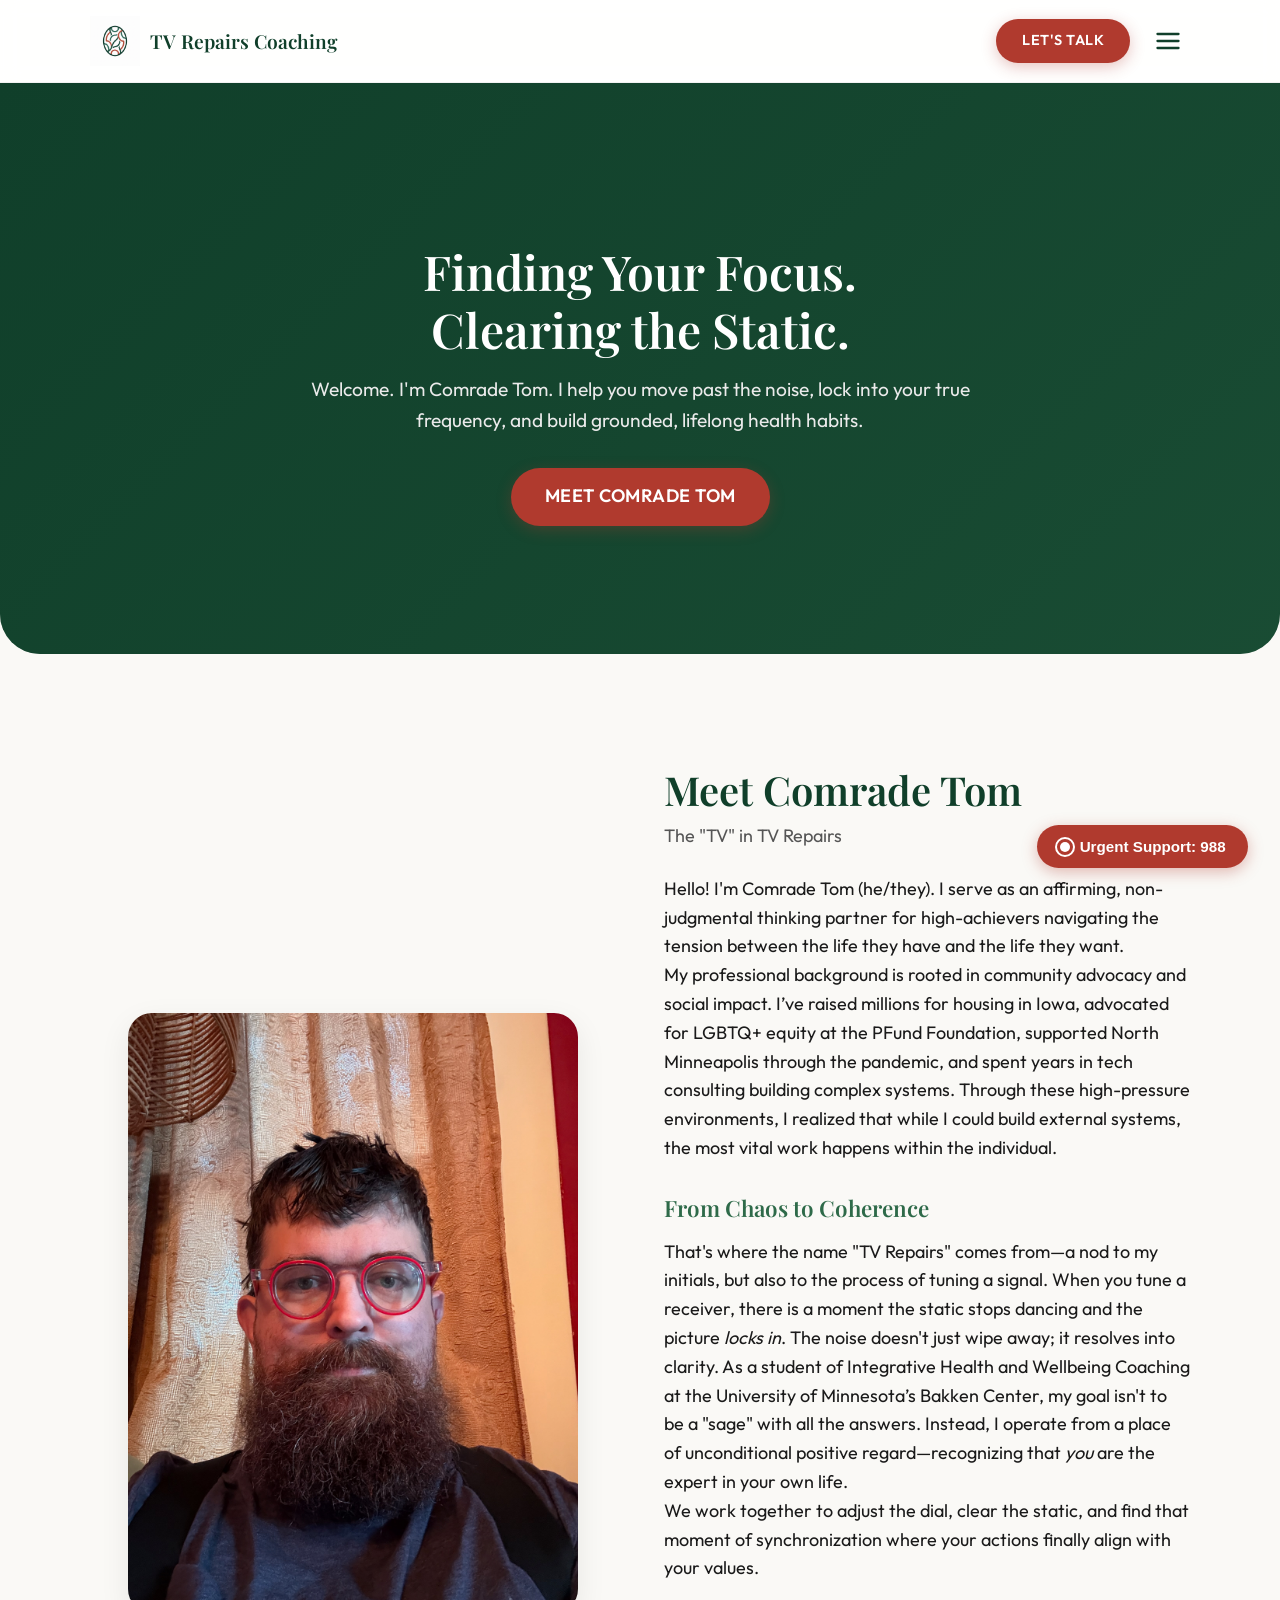
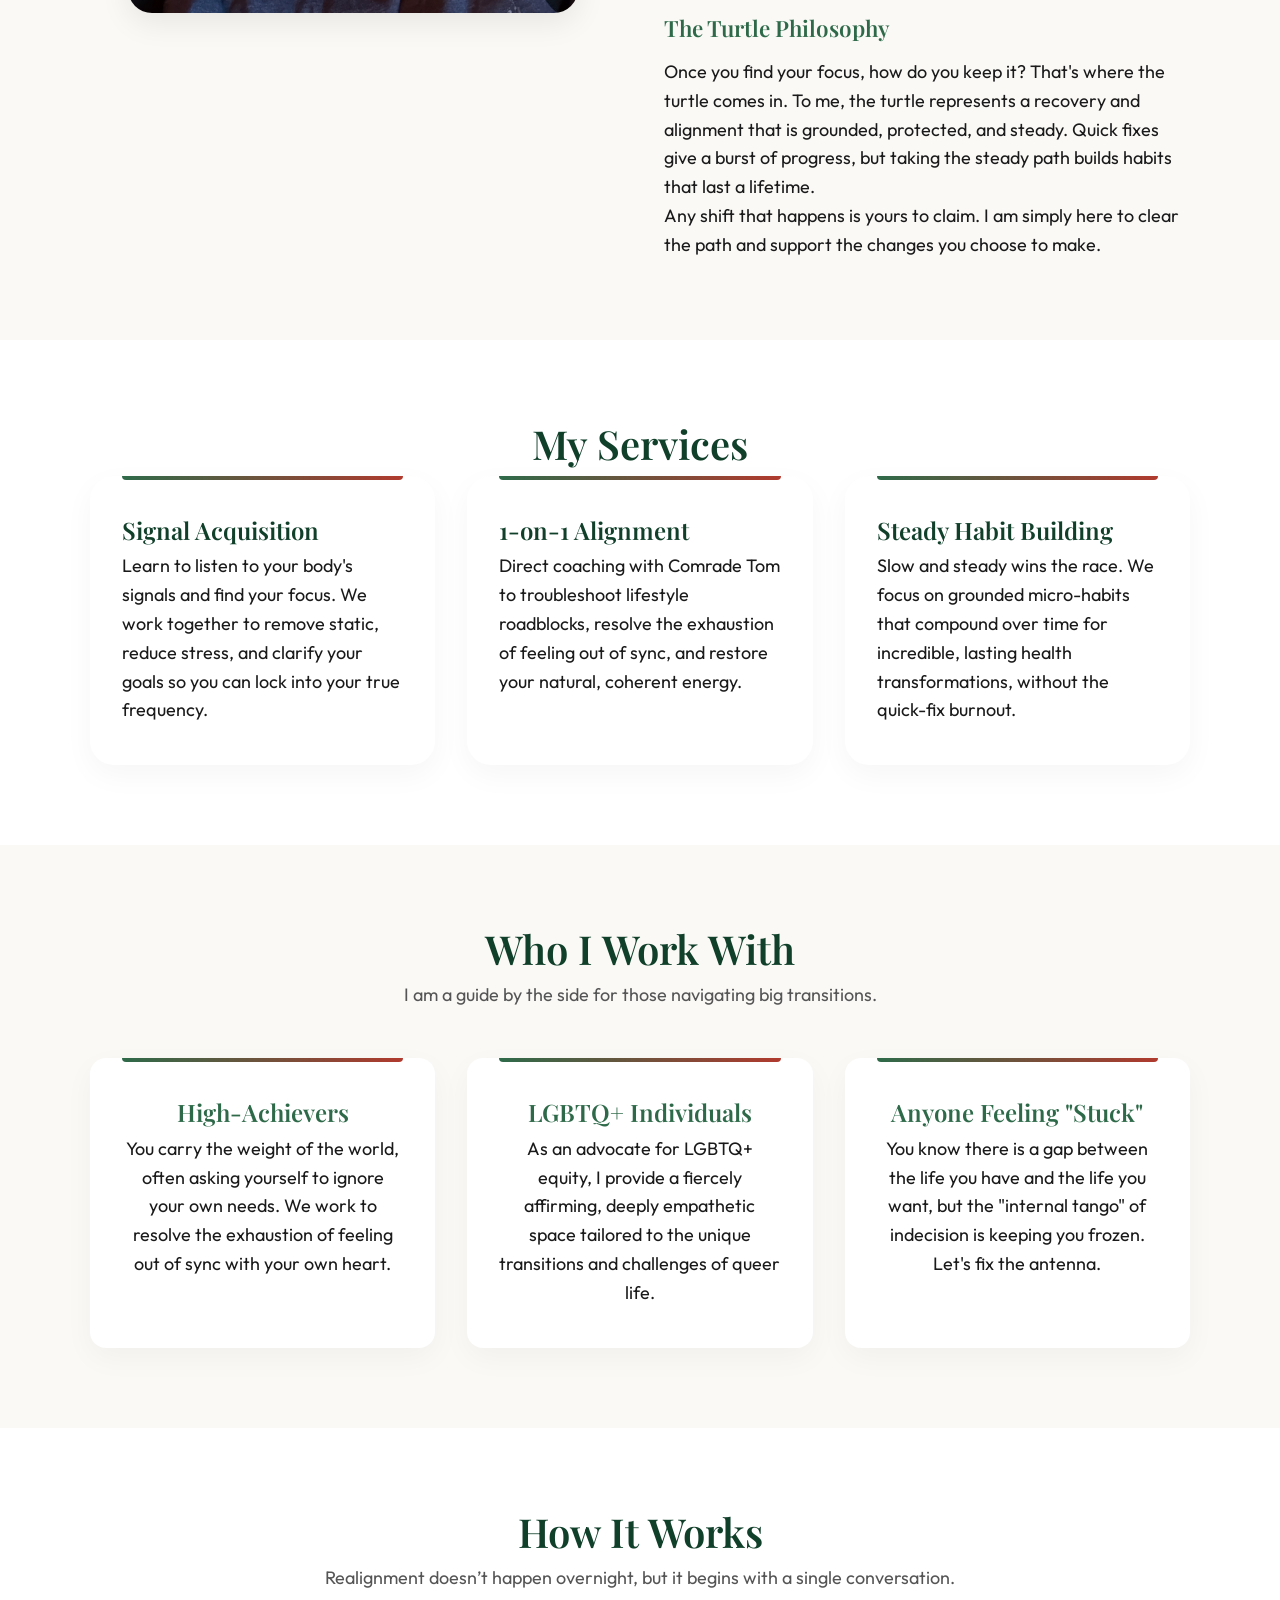
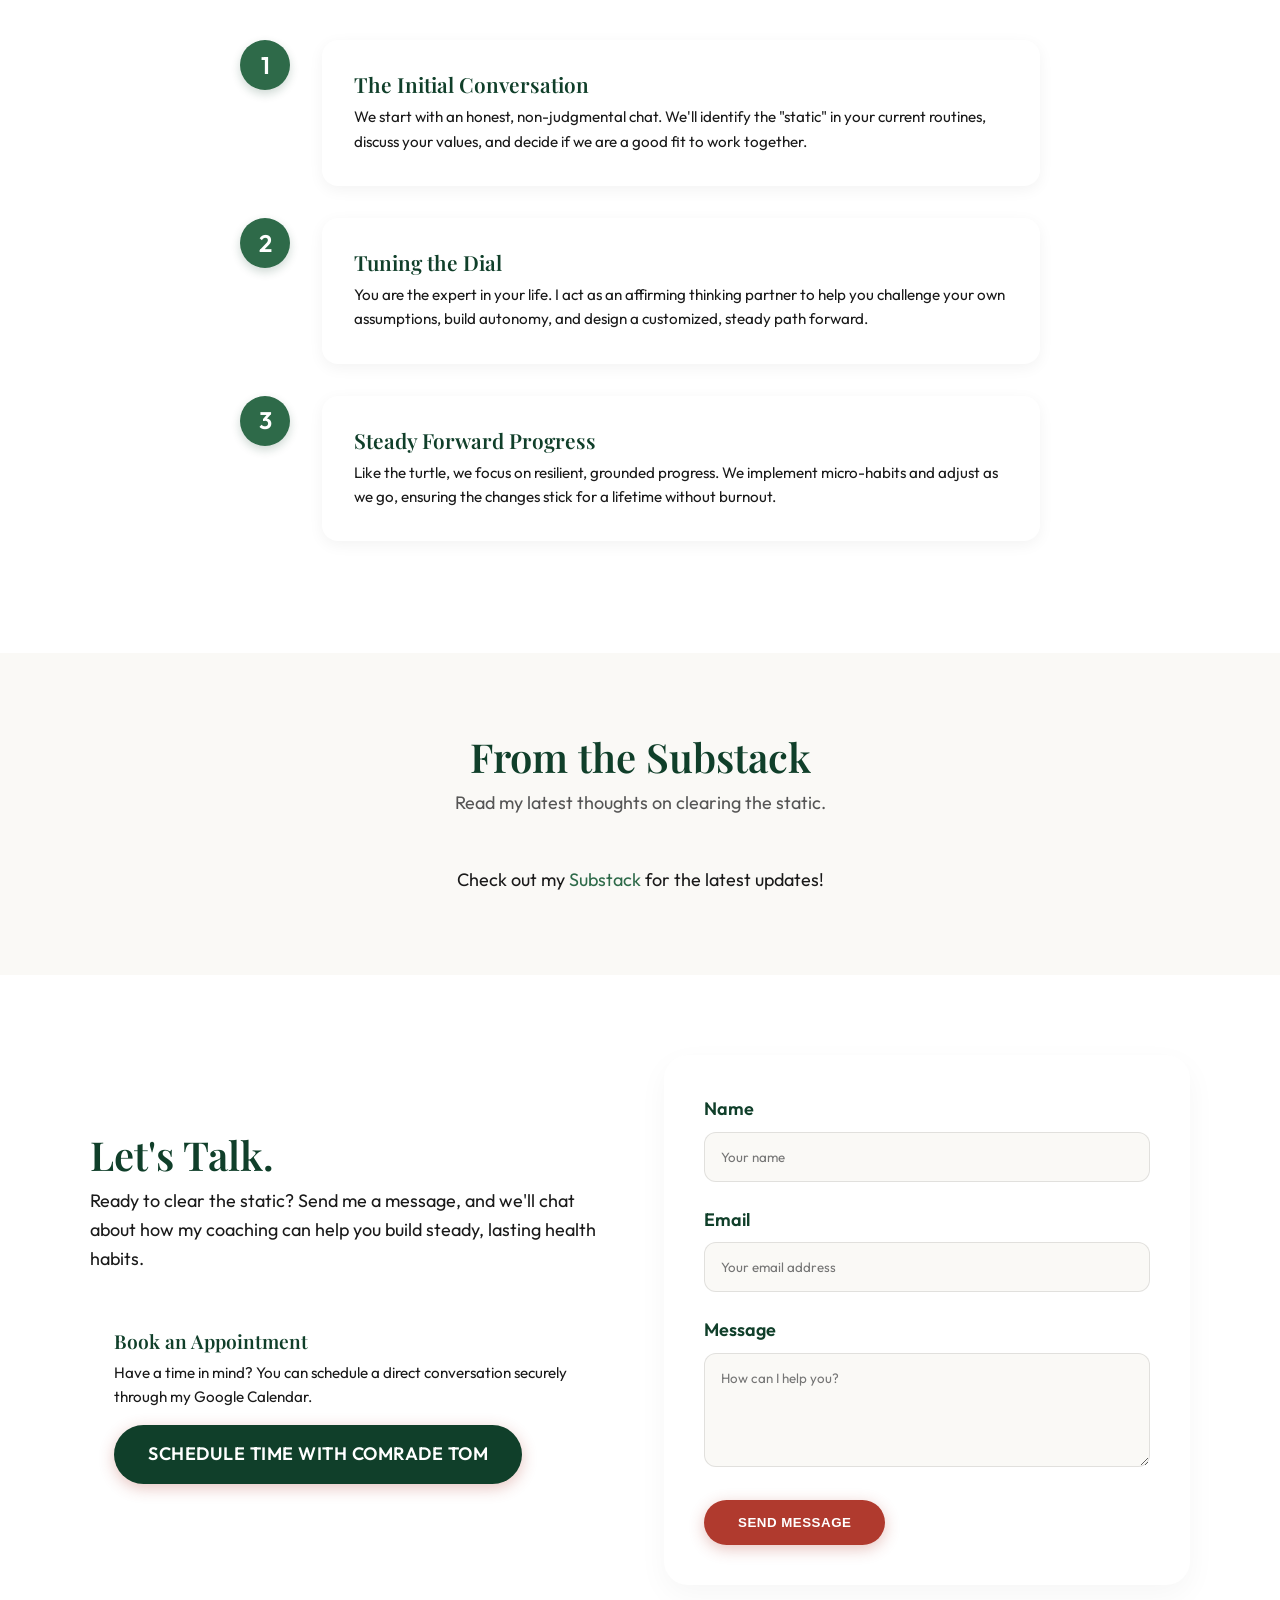
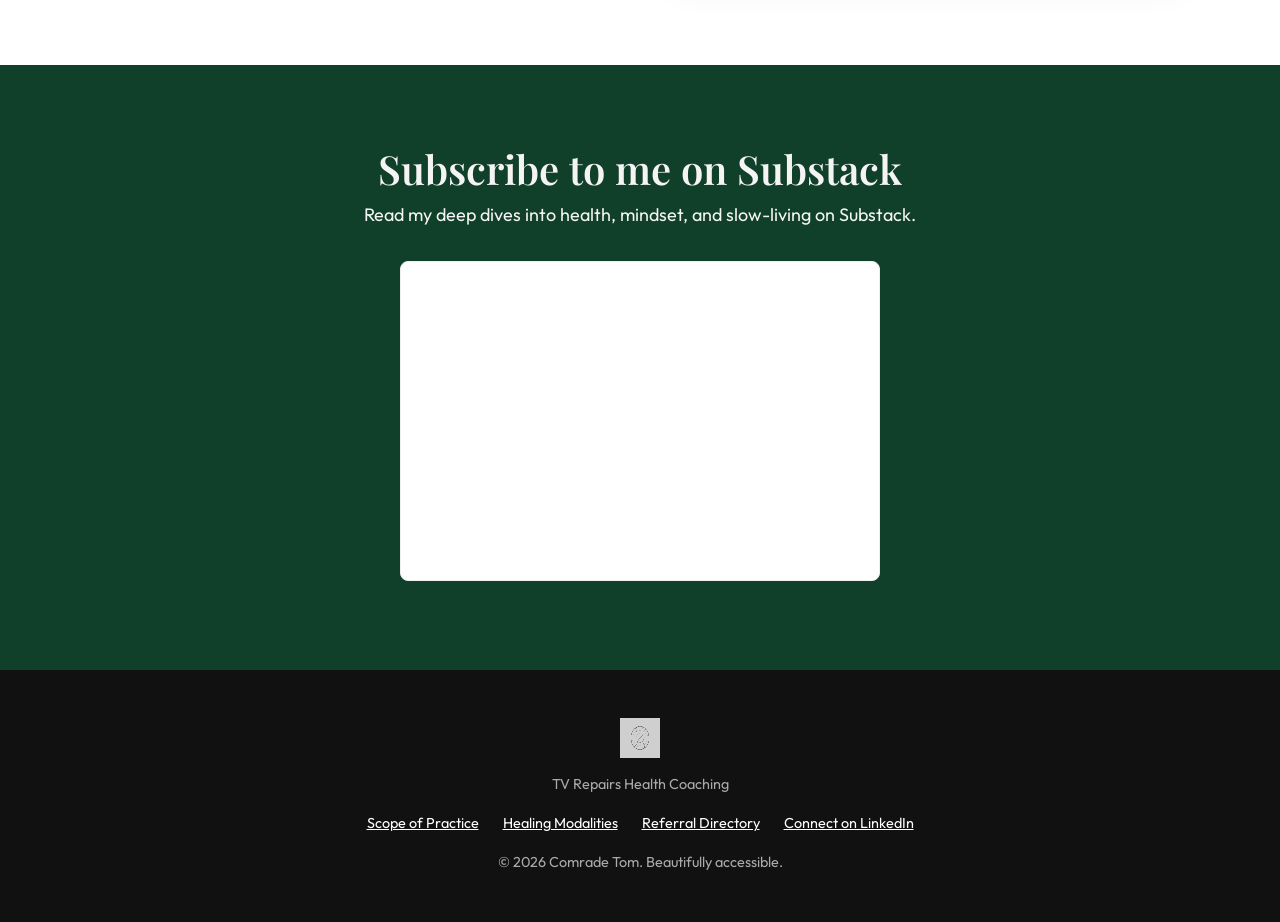
==== index.html @ 6fb9aa6e "Merge Scope of Practice, Modalities, and Referral Directory into a unified resources.html subpage" ====
<!DOCTYPE html>
<html lang="en">
<head>
    <meta charset="UTF-8">
    <meta name="viewport" content="width=device-width, initial-scale=1.0">
    <title>Steady Progress | Health Coaching</title>
    <meta name="description" content="Health coaching services prioritizing steady progress and longevity.">
    <link rel="stylesheet" href="style.css">
    
    <!-- Favicon -->
    <link rel="icon" type="image/png" href="assets/soft_turtle_logo.png">

    <link rel="preconnect" href="https://fonts.googleapis.com">
    <link rel="preconnect" href="https://fonts.gstatic.com" crossorigin>
    <link href="https://fonts.googleapis.com/css2?family=Outfit:wght@300;400;600&family=Playfair+Display:ital,wght@0,600;1,600&display=swap" rel="stylesheet">

    <!-- Microsoft Clarity Tracking Code -->
    <script type="text/javascript">
        (function(c,l,a,r,i,t,y){
            c[a]=c[a]||function(){(c[a].q=c[a].q||[]).push(arguments)};
            t=l.createElement(r);t.async=1;t.src="https://www.clarity.ms/tag/"+i;
            y=l.getElementsByTagName(r)[0];y.parentNode.insertBefore(t,y);
        })(window,document,"clarity","script","wxhlk063t3");
    </script>

    <!-- Umami Analytics -->
    <script defer src="https://cloud.umami.is/script.js" data-website-id="bafd35c1-83fb-4030-bc0c-ec8f1645795d"></script>
</head>
<body>
    <header class="site-header">
        <div class="container header-container">
            <div class="logo">
                <img src="assets/soft_turtle_logo.png" alt="Line drawing of a sea turtle, logo for TV Repairs Health Coaching" class="logo-img">
                <span class="logo-text">TV Repairs Coaching</span>
            </div>
            <nav aria-label="Main Navigation" class="main-nav">
                <div class="nav-actions">
                    <a href="#contact" class="btn btn-primary nav-cta">Let's Talk</a>
                    <button class="menu-toggle" id="menu-toggle" aria-label="Toggle navigation menu" aria-expanded="false" aria-controls="dropdown-menu">
                        <svg width="28" height="28" viewBox="0 0 24 24" fill="none" stroke="var(--color-green-dark)" stroke-width="2" stroke-linecap="round" stroke-linejoin="round">
                            <line x1="3" y1="12" x2="21" y2="12"></line>
                            <line x1="3" y1="6" x2="21" y2="6"></line>
                            <line x1="3" y1="18" x2="21" y2="18"></line>
                        </svg>
                    </button>
                </div>
                <!-- Dropdown Menu -->
                <div id="dropdown-menu" class="dropdown-menu">
                    <ul class="dropdown-links">
                        <li><a href="#who-i-work-with">Who I Work With</a></li>
                        <li><a href="#services">My Services</a></li>
                        <li><a href="#process">How It Works</a></li>
                        <li style="border-top: 1px solid rgba(16, 63, 42, 0.1); margin-top: 0.5rem; padding-top: 0.5rem;"><a href="resources.html#scope-of-practice">Scope of Practice</a></li>
                        <li><a href="resources.html#healing-modalities">Healing Modalities</a></li>
                        <li><a href="resources.html#referral-directory">Referral Directory</a></li>
                    </ul>
                </div>
            </nav>
        </div>
    </header>

    <main>
        <!-- Hero Section -->
        <section class="hero" aria-labelledby="hero-title">
            <video autoplay="autoplay" loop="loop" muted="muted" playsinline="playsinline" webkit-playsinline="true" id="bg-video" class="hero-video">
                <source src="assets/turtlevideo.mp4" type="video/mp4">
                <!-- Fallback for browsers that don't support the video -->
            </video>
            <div class="hero-overlay"></div>
            <div class="container hero-content">
                <h1 id="hero-title">Finding Your Focus.<br>Clearing the Static.</h1>
                <p>Welcome. I'm Comrade Tom. I help you move past the noise, lock into your true frequency, and build grounded, lifelong health habits.</p>
                <a href="#about" class="btn btn-primary" aria-label="Learn more about Comrade Tom">Meet Comrade Tom</a>
            </div>
        </section>

        <!-- About Section -->
        <section id="about" class="section" aria-labelledby="about-title">
            <div class="container about-container">
                <img src="assets/TomHeadshot.jpeg" alt="Comrade Tom" class="about-image" loading="lazy">
                <div class="about-text">
                    <h2 id="about-title" class="section-title" style="text-align: left;">Meet Comrade Tom</h2>
                    <p class="section-subtitle" style="text-align: left; margin-bottom: 1.5rem;">The "TV" in TV Repairs</p>
                    <p>Hello! I'm Comrade Tom (he/they). I serve as an affirming, non-judgmental thinking partner for high-achievers navigating the tension between the life they have and the life they want.</p>
                    
                    <p>My professional background is rooted in community advocacy and social impact. I’ve raised millions for housing in Iowa, advocated for LGBTQ+ equity at the PFund Foundation, supported North Minneapolis through the pandemic, and spent years in tech consulting building complex systems. Through these high-pressure environments, I realized that while I could build external systems, the most vital work happens within the individual.</p>

                    <h3 style="margin-top: 2rem;">From Chaos to Coherence</h3>
                    <p>That's where the name "TV Repairs" comes from—a nod to my initials, but also to the process of tuning a signal. When you tune a receiver, there is a moment the static stops dancing and the picture <em>locks in</em>. The noise doesn't just wipe away; it resolves into clarity. As a student of Integrative Health and Wellbeing Coaching at the University of Minnesota’s Bakken Center, my goal isn't to be a "sage" with all the answers. Instead, I operate from a place of unconditional positive regard—recognizing that <i>you</i> are the expert in your own life.</p>
                    <p>We work together to adjust the dial, clear the static, and find that moment of synchronization where your actions finally align with your values.</p>
                    
                    <h3 style="margin-top: 2rem;">The Turtle Philosophy</h3>
                    <p>Once you find your focus, how do you keep it? That's where the turtle comes in. To me, the turtle represents a recovery and alignment that is grounded, protected, and steady. Quick fixes give a burst of progress, but taking the steady path builds habits that last a lifetime.</p>
                    <p>Any shift that happens is yours to claim. I am simply here to clear the path and support the changes you choose to make.</p>
                </div>
            </div>
        </section>

        <!-- Services Section -->
        <section id="services" class="section bg-light" aria-labelledby="services-title">
            <div class="container">
                <h2 id="services-title" class="section-title">My Services</h2>
                <div class="grid cards">
                    <article class="card">
                        <h3>Signal Acquisition</h3>
                        <p>Learn to listen to your body's signals and find your focus. We work together to remove static, reduce stress, and clarify your goals so you can lock into your true frequency.</p>
                    </article>
                    <article class="card">
                        <h3>1-on-1 Alignment</h3>
                        <p>Direct coaching with Comrade Tom to troubleshoot lifestyle roadblocks, resolve the exhaustion of feeling out of sync, and restore your natural, coherent energy.</p>
                    </article>
                    <article class="card">
                        <h3>Steady Habit Building</h3>
                        <p>Slow and steady wins the race. We focus on grounded micro-habits that compound over time for incredible, lasting health transformations, without the quick-fix burnout.</p>
                    </article>
                </div>
            </div>
        </section>

        <!-- Who I Work With Section -->
        <section id="who-i-work-with" class="section" aria-labelledby="who-title">
            <div class="container text-center">
                <h2 id="who-title" class="section-title">Who I Work With</h2>
                <p class="section-subtitle" style="margin-bottom: 3rem;">I am a guide by the side for those navigating big transitions.</p>
                <div class="grid cards">
                    <article class="card who-card">
                        <h3 style="color: var(--color-green-med);">High-Achievers</h3>
                        <p>You carry the weight of the world, often asking yourself to ignore your own needs. We work to resolve the exhaustion of feeling out of sync with your own heart.</p>
                    </article>
                    <article class="card who-card">
                        <h3 style="color: var(--color-green-med);">LGBTQ+ Individuals</h3>
                        <p>As an advocate for LGBTQ+ equity, I provide a fiercely affirming, deeply empathetic space tailored to the unique transitions and challenges of queer life.</p>
                    </article>
                    <article class="card who-card">
                        <h3 style="color: var(--color-green-med);">Anyone Feeling "Stuck"</h3>
                        <p>You know there is a gap between the life you have and the life you want, but the "internal tango" of indecision is keeping you frozen. Let's fix the antenna.</p>
                    </article>
                </div>
            </div>
        </section>

        <!-- The Process Section -->
        <section id="process" class="section bg-light" aria-labelledby="process-title">
            <div class="container">
                <h2 id="process-title" class="section-title text-center">How It Works</h2>
                <p class="section-subtitle text-center" style="margin-bottom: 3rem;">Realignment doesn’t happen overnight, but it begins with a single conversation.</p>
                
                <div class="process-steps">
                    <div class="process-step">
                        <div class="step-number">1</div>
                        <div class="step-content">
                            <h3>The Initial Conversation</h3>
                            <p>We start with an honest, non-judgmental chat. We'll identify the "static" in your current routines, discuss your values, and decide if we are a good fit to work together.</p>
                        </div>
                    </div>
                    <div class="process-step">
                        <div class="step-number">2</div>
                        <div class="step-content">
                            <h3>Tuning the Dial</h3>
                            <p>You are the expert in your life. I act as an affirming thinking partner to help you challenge your own assumptions, build autonomy, and design a customized, steady path forward.</p>
                        </div>
                    </div>
                    <div class="process-step">
                        <div class="step-number">3</div>
                        <div class="step-content">
                            <h3>Steady Forward Progress</h3>
                            <p>Like the turtle, we focus on resilient, grounded progress. We implement micro-habits and adjust as we go, ensuring the changes stick for a lifetime without burnout.</p>
                        </div>
                    </div>
                </div>
            </div>
        </section>

        <!-- Substack Posts Section -->
        <section id="updates" class="section" aria-labelledby="updates-title">
            <div class="container">
                <h2 id="updates-title" class="section-title">From the Substack</h2>
                <p class="section-subtitle">Read my latest thoughts on clearing the static.</p>
                <div class="grid update-grid" id="substack-feed">
                    <p style="text-align: center; width: 100%; color: #888;">Loading latest posts...</p>
                </div>
            </div>
        </section>

        <!-- Contact Section -->
        <section id="contact" class="section bg-light" aria-labelledby="contact-title">
            <div class="container contact-container">
                <div class="contact-text">
                    <h2 id="contact-title" class="section-title" style="text-align: left;">Let's Talk.</h2>
                    <p>Ready to clear the static? Send me a message, and we'll chat about how my coaching can help you build steady, lasting health habits.</p>
                    
                    <div style="margin-top: 2rem; padding: 1.5rem; background: white; border-radius: 12px; border: 1px solid var(--color-green-light);">
                        <h3 style="margin-top: 0; font-size: 1.2rem; color: var(--color-green-dark);">Book an Appointment</h3>
                        <p style="font-size: 0.95rem; margin-bottom: 1rem;">Have a time in mind? You can schedule a direct conversation securely through my Google Calendar.</p>
                        <!-- Replace the # with your public Google Calendar Appointment Schedule link! -->
                        <a href="https://calendar.app.google/XXudxXTpT73Z9W189" target="_blank" class="btn btn-primary" style="display: inline-block; background-color: var(--color-green-dark);">Schedule time with Comrade Tom</a>
                    </div>
                </div>
                <!-- Note: This form requires a free service like Formspree (formspree.io) to actually send email from a static site. 
                     Replace "YOUR_FORMSPREE_ENDPOINT" with your actual endpoint URL. -->
                <form action="https://formspree.io/f/mdawergl" method="POST" class="contact-form">
                    <div class="form-group">
                        <label for="name">Name</label>
                        <input type="text" id="name" name="name" required placeholder="Your name">
                    </div>
                    <div class="form-group">
                        <label for="email">Email</label>
                        <input type="email" id="email" name="email" required placeholder="Your email address">
                    </div>
                    <div class="form-group">
                        <label for="message">Message</label>
                        <textarea id="message" name="message" rows="5" required placeholder="How can I help you?"></textarea>
                    </div>
                    <button type="submit" class="btn btn-primary">Send Message</button>
                </form>
            </div>
        </section>

        <!-- Substack Newsletter Section -->
        <section id="newsletter" class="section bg-secondary text-white" aria-labelledby="newsletter-title">
            <div class="container text-center">
                <h2 id="newsletter-title" class="section-title">Subscribe to me on Substack</h2>
                <p>Read my deep dives into health, mindset, and slow-living on Substack.</p>
                
                <div class="substack-embed">
                    <!-- Replace 'yourname' with your actual Substack username in the URL below -->
                    <iframe src="https://tvrepairs.substack.com/embed" width="100%" height="320" style="border:1px solid #EEE; background:white; border-radius: 8px;" frameborder="0" scrolling="no" title="Substack Subscribe form"></iframe>
                </div>
            </div>
        </section>
    </main>

    <footer class="site-footer">
        <div class="container footer-content">
            <div class="footer-brand">
                <img src="assets/soft_turtle_logo.png" alt="Footer Logo" class="footer-logo">
                <p>TV Repairs Health Coaching</p>
            </div>
            <div class="footer-links" style="margin-top: 1rem; margin-bottom: 1rem; display: flex; justify-content: center; gap: 1.5rem; flex-wrap: wrap;">
                <a href="resources.html#scope-of-practice" style="color: white; text-decoration: underline; font-size: 0.9rem;">Scope of Practice</a>
                <a href="resources.html#healing-modalities" style="color: white; text-decoration: underline; font-size: 0.9rem;">Healing Modalities</a>
                <a href="resources.html#referral-directory" style="color: white; text-decoration: underline; font-size: 0.9rem;">Referral Directory</a>
                <a href="https://www.linkedin.com/in/tom-vance-06584116/?lipi=urn%3Ali%3Apage%3Ad_flagship3_profile_view_base_contact_details%3BsKXPUxMFS1q%2FR0RGr6CwKg%3D%3D" target="_blank" style="color: white; text-decoration: underline; font-size: 0.9rem;">Connect on LinkedIn</a>
            </div>
            <p>&copy; <span id="year">2026</span> Comrade Tom. Beautifully accessible.</p>
        </div>
    </footer>
    
    <script>
        document.getElementById('year').textContent = new Date().getFullYear();

        // Fetch latest Substack posts directly from Substack's JSON archive 
        // We use a CORS proxy to prevent browser security from blocking the request
        fetch('https://api.allorigins.win/raw?url=' + encodeURIComponent('https://tvrepairs.substack.com/api/v1/archive?sort=new&limit=2'))
            .then(response => response.json())
            .then(data => {
                const feedContainer = document.getElementById('substack-feed');
                feedContainer.innerHTML = ''; // Clear loading text

                if (data && data.length > 0) {
                    data.forEach(post => {
                        // Create card element that links to the post
                        const card = document.createElement('a');
                        card.href = post.canonical_url;
                        card.target = "_blank";
                        card.className = "update-card";
                        card.style.display = "block"; 
                        card.style.textDecoration = "none";
                        card.style.color = "inherit";

                        // Substack JSON API sometimes provides cover images
                        let imgUrl = "https://images.unsplash.com/photo-1544367567-0f2fcb009e0b?q=80&w=600&auto=format&fit=crop"; 
                        if (post.cover_image) {
                            imgUrl = post.cover_image;
                        }

                        // Parse the date
                        const pubDate = new Date(post.post_date).toLocaleDateString('en-US', { month: 'short', day: 'numeric', year: 'numeric' });

                        card.innerHTML = `
                            <img src="${imgUrl}" alt="Thumbnail for ${post.title}" class="update-img" loading="lazy">
                            <div class="update-info">
                                <p style="font-size: 0.85rem; color: #777; margin-bottom: 0.5rem; text-transform: uppercase; font-weight: 600;">${pubDate}</p>
                                <h3>${post.title}</h3>
                                ${post.subtitle ? `<p style="font-size: 0.9rem; color: #555; margin-top: 0.5rem;">${post.subtitle}</p>` : ''}
                            </div>
                        `;
                        feedContainer.appendChild(card);
                    });
                } else {
                    feedContainer.innerHTML = '<p style="text-align: center; width: 100%;">Check out my <a href="https://tvrepairs.substack.com" target="_blank">Substack</a> for the latest updates!</p>';
                }
            })
            .catch(error => {
                document.getElementById('substack-feed').innerHTML = '<p style="text-align: center; width: 100%;">Check out my <a href="https://tvrepairs.substack.com" target="_blank">Substack</a> for the latest updates!</p>';
            });
        // Close menu if clicking outside
        document.addEventListener('click', function(event) {
            const nav = document.querySelector('.main-nav');
            const menuToggle = document.getElementById('menu-toggle');
            const dropdownMenu = document.getElementById('dropdown-menu');
            
            if (!nav.contains(event.target) && dropdownMenu.classList.contains('show')) {
                dropdownMenu.classList.remove('show');
                menuToggle.setAttribute('aria-expanded', 'false');
            }
        });
        
        // Handle menu toggle button
        document.getElementById('menu-toggle').addEventListener('click', function() {
            const menu = document.getElementById('dropdown-menu');
            const isExpanded = this.getAttribute('aria-expanded') === 'true';
            
            this.setAttribute('aria-expanded', !isExpanded);
            menu.classList.toggle('show');
        });
        
        // Close menu when a link inside it is clicked
        const dropdownLinks = document.querySelectorAll('.dropdown-links a');
        dropdownLinks.forEach(link => {
            link.addEventListener('click', () => {
                document.getElementById('dropdown-menu').classList.remove('show');
                document.getElementById('menu-toggle').setAttribute('aria-expanded', 'false');
            });
        });

        // Force video play for strict mobile browsers
        document.addEventListener('DOMContentLoaded', () => {
            const video = document.getElementById('bg-video');
            if (video) {
                video.muted = true; // Ensure muted is set before play
                const playPromise = video.play();
                if (playPromise !== undefined) {
                    playPromise.catch(error => {
                        console.log("Autoplay was prevented by browser strict settings:", error);
                        // Add a subtle click-to-play interaction anywhere on the document as a fallback
                        document.body.addEventListener('touchstart', function playOnTouch() {
                            video.play();
                            document.body.removeEventListener('touchstart', playOnTouch);
                        }, { once: true });
                    });
                }
            }
        });
    </script>

    <!-- Floating Crisis Support Widget -->
    <div class="crisis-widget-container" id="crisis-widget">
        <button class="crisis-widget-trigger" aria-label="Show emergency support details" aria-expanded="false" aria-controls="crisis-widget-card">
            <span class="pulse-dot"></span>
            <span class="trigger-text">Urgent Support: 988</span>
        </button>
        <div class="crisis-widget-card" id="crisis-widget-card" role="region" aria-label="Suicide & Crisis Lifeline information">
            <button class="crisis-widget-close" aria-label="Close crisis information">&times;</button>
            <h4 class="crisis-title">Suicide & Crisis Lifeline</h4>
            <p class="crisis-desc">Free, confidential, 24/7 clinical mental health support. Available via call or text.</p>
            <div class="crisis-actions">
                <a href="tel:988" class="crisis-action-btn btn-call">Call 988</a>
                <a href="sms:988" class="crisis-action-btn btn-text">Text 988</a>
            </div>
            <button class="crisis-widget-hide-btn" aria-label="Hide this widget during your visit">Hide for this visit</button>
        </div>
    </div>

    <script>
        (function() {
            const widgetContainer = document.getElementById('crisis-widget');
            if (!widgetContainer) return;

            // Check sessionStorage on load
            if (sessionStorage.getItem('hide-crisis-widget') === 'true') {
                widgetContainer.style.display = 'none';
                return;
            }

            const widgetTrigger = widgetContainer.querySelector('.crisis-widget-trigger');
            const widgetClose = widgetContainer.querySelector('.crisis-widget-close');
            const hideBtn = widgetContainer.querySelector('.crisis-widget-hide-btn');

            let dragStarted = false;
            let isDragging = false;
            let startX, startY;
            let initialLeft, initialTop;

            // Drag support for desktop
            widgetTrigger.addEventListener('mousedown', function(e) {
                if (e.button !== 0) return; // Left click only
                
                dragStarted = true;
                isDragging = false;
                startX = e.clientX;
                startY = e.clientY;
                
                const rect = widgetContainer.getBoundingClientRect();
                initialLeft = rect.left;
                initialTop = rect.top;
            });

            document.addEventListener('mousemove', function(e) {
                if (!dragStarted) return;
                
                const dx = e.clientX - startX;
                const dy = e.clientY - startY;
                
                if (Math.abs(dx) > 5 || Math.abs(dy) > 5) {
                    isDragging = true;
                    widgetContainer.classList.add('dragging');
                    
                    widgetContainer.style.bottom = 'auto';
                    widgetContainer.style.right = 'auto';
                    
                    let newLeft = initialLeft + dx;
                    let newTop = initialTop + dy;
                    
                    const pad = 10;
                    const widgetWidth = widgetContainer.offsetWidth;
                    const widgetHeight = widgetContainer.offsetHeight;
                    
                    newLeft = Math.max(pad, Math.min(newLeft, window.innerWidth - widgetWidth - pad));
                    newTop = Math.max(pad, Math.min(newTop, window.innerHeight - widgetHeight - pad));
                    
                    widgetContainer.style.left = newLeft + 'px';
                    widgetContainer.style.top = newTop + 'px';
                }
            });

            document.addEventListener('mouseup', function() {
                if (dragStarted) {
                    dragStarted = false;
                    setTimeout(() => {
                        widgetContainer.classList.remove('dragging');
                    }, 50);
                }
            });

            // Toggle Card Visibility (Avoid trigger on drag release)
            widgetTrigger.addEventListener('click', function(e) {
                e.stopPropagation();
                if (isDragging) {
                    isDragging = false;
                    return;
                }
                const isActive = widgetContainer.classList.contains('active');
                if (isActive) {
                    widgetContainer.classList.remove('active');
                    widgetTrigger.setAttribute('aria-expanded', 'false');
                } else {
                    widgetContainer.classList.add('active');
                    widgetTrigger.setAttribute('aria-expanded', 'true');
                }
            });

            // Close actions
            widgetClose.addEventListener('click', function(e) {
                e.stopPropagation();
                widgetContainer.classList.remove('active');
                widgetTrigger.setAttribute('aria-expanded', 'false');
            });

            document.addEventListener('click', function(event) {
                if (!widgetContainer.contains(event.target)) {
                    widgetContainer.classList.remove('active');
                    widgetTrigger.setAttribute('aria-expanded', 'false');
                }
            });

            // Hide Widget for this visit
            hideBtn.addEventListener('click', function(e) {
                e.stopPropagation();
                if (confirm("Would you like to hide this urgent support shortcut for the rest of your visit? It will reappear next time you visit our site, and you can always find 988 in our Referral Directory.")) {
                    sessionStorage.setItem('hide-crisis-widget', 'true');
                    widgetContainer.style.display = 'none';
                }
            });
        })();
    </script>
</body>
</html>
---- style.css ----
/* --- Variables for accessible color palette & fonts --- */
:root {
    /* ADA-compliant Dark Green (Backgrounds & Text) */
    --color-green-dark: #103F2A; 
    /* Calming Medium Green */
    --color-green-med: #2E6A49;
    /* Soft, warm terra cotta red for accents (WCAG >4.5:1 on light bg) */
    --color-red-accent: #B03A2E; 
    
    --color-bg-main: #FAF9F6; /* Off-white, easier on eyes than pure white */
    --color-bg-light: #FFFFFF;
    --color-text-main: #1A1A1A; /* Near black for high contrast */
    --color-text-light: #F4F4F4;

    /* Typography */
    --font-sans: 'Outfit', -apple-system, BlinkMacSystemFont, sans-serif;
    --font-serif: 'Playfair Display', serif;
}

/* --- Base & Resets --- */
* { box-sizing: border-box; margin: 0; padding: 0; }

body {
    font-family: var(--font-sans);
    color: var(--color-text-main);
    background-color: var(--color-bg-main);
    line-height: 1.6;
    font-size: 18px; /* Slightly larger for readability */
}

h1, h2, h3 { font-family: var(--font-serif); font-weight: 600; line-height: 1.2; }
h1 { font-size: 3rem; margin-bottom: 1rem; }
h2 { font-size: 2.5rem; margin-bottom: 1rem; color: var(--color-green-dark); }
h3 { font-size: 1.5rem; margin-bottom: 0.5rem; color: var(--color-green-dark); }

a { color: var(--color-green-med); text-decoration: none; transition: color 0.3s ease; }
a:hover, a:focus { color: var(--color-red-accent); text-decoration: underline; }

/* Focus outlines for keyboard navigation (Accessibility) */
*:focus-visible { outline: 3px solid var(--color-red-accent); outline-offset: 4px; }

/* --- Layout Utilities --- */
.container { width: 90%; max-width: 1100px; margin: 0 auto; }
.section { padding: 5rem 0; }
.section-title { text-align: center; margin-bottom: 0.5rem; }
.section-subtitle { text-align: center; margin-bottom: 3rem; color: #555; }
.bg-light { background-color: var(--color-bg-light); }
.bg-secondary { background-color: var(--color-green-dark); }
.text-white, .text-white h2, .text-white p { color: var(--color-text-light) !important; }
.text-center { text-align: center; }

/* Buttons */
.btn {
    display: inline-block;
    padding: 0.8rem 2rem;
    border-radius: 50px; /* Fully rounded for organic feel */
    font-weight: 600;
    text-transform: uppercase;
    letter-spacing: 0.5px;
    transition: all 0.3s cubic-bezier(0.25, 0.8, 0.25, 1);
    border: 2px solid transparent;
    cursor: pointer;
}
.btn-primary {
    background-color: var(--color-red-accent);
    color: var(--color-bg-light);
    box-shadow: 0 4px 15px rgba(176, 58, 46, 0.3);
}
.btn-primary:hover, .btn-primary:focus {
    transform: translateY(-2px);
    box-shadow: 0 6px 20px rgba(176, 58, 46, 0.4);
    background-color: #922f25; /* Slightly darker on hover */
    color: var(--color-bg-light);
}

/* --- Header & Navigation --- */
.site-header {
    background-color: rgba(255, 255, 255, 0.9);
    backdrop-filter: blur(10px); /* Modern glass effect */
    -webkit-backdrop-filter: blur(10px);
    border-bottom: 1px solid rgba(0,0,0,0.05);
    padding: 1rem 0;
    position: sticky; top: 0; z-index: 100;
}
.header-container { display: flex; justify-content: space-between; align-items: center; position: relative; }
.logo { display: flex; align-items: center; gap: 10px; z-index: 101; }
.logo-img { height: 50px; width: auto; }
.logo-text { font-family: var(--font-serif); font-size: 1.2rem; font-weight: 600; color: var(--color-green-dark); }

.nav-actions { display: flex; align-items: center; gap: 1rem; z-index: 101; position: relative; }
.menu-toggle {
    background: none;
    border: none;
    cursor: pointer;
    padding: 0.5rem;
    display: flex;
    align-items: center;
    justify-content: center;
    border-radius: 8px;
    transition: background-color 0.2s;
}
.menu-toggle:hover, .menu-toggle:focus-visible {
    background-color: rgba(46, 106, 73, 0.1);
}
.nav-cta {
    padding: 0.5rem 1.5rem;
    font-size: 0.9rem;
}

/* Dropdown Menu */
.dropdown-menu {
    position: absolute;
    top: 100%;
    right: 0;
    margin-top: 1rem;
    background: var(--color-bg-light);
    border-radius: 16px;
    box-shadow: 0 10px 40px rgba(0,0,0,0.1);
    padding: 1.5rem;
    min-width: 200px;
    opacity: 0;
    visibility: hidden;
    transform: translateY(-10px);
    transition: all 0.3s cubic-bezier(0.25, 0.8, 0.25, 1);
    border: 1px solid rgba(0,0,0,0.05);
    z-index: 99;
}
.dropdown-menu.show {
    opacity: 1;
    visibility: visible;
    transform: translateY(0);
}
.dropdown-links {
    list-style: none;
    display: flex;
    flex-direction: column;
    gap: 1rem;
}
.dropdown-links a {
    font-weight: 600;
    color: var(--color-green-dark);
    font-size: 1.05rem;
    display: block;
    padding: 0.5rem;
    border-radius: 8px;
    transition: background-color 0.2s, color 0.2s;
}
.dropdown-links a:hover, .dropdown-links a:focus-visible {
    background-color: rgba(46, 106, 73, 0.05);
    color: var(--color-red-accent);
    text-decoration: none;
}

/* --- Hero Section --- */
.hero {
    position: relative;
    background-color: var(--color-green-dark);
    padding: 10rem 0 8rem;
    text-align: center;
    color: white;
    border-bottom-left-radius: 40px; /* Soften the bottom edge */
    border-bottom-right-radius: 40px;
    overflow: hidden;
    margin-bottom: 2rem;
}
.hero-video {
    position: absolute;
    top: 50%;
    left: 50%;
    min-width: 100%;
    min-height: 100%;
    width: auto;
    height: auto;
    transform: translateX(-50%) translateY(-50%);
    z-index: 0;
    object-fit: cover;
    opacity: 0.9;
}
.hero-overlay {
    position: absolute; top: 0; left: 0; right: 0; bottom: 0;
    background: linear-gradient(135deg, rgba(16, 63, 42, 0.5) 0%, rgba(46, 106, 73, 0.3) 100%); /* Modern gradient overlay */
    z-index: 1;
}
.hero-content { position: relative; z-index: 2; max-width: 700px; }
.hero-content h1 { color: white; }
.hero-content p { font-size: 1.2rem; margin-bottom: 2rem; color: #EAEAEA; }

/* --- Grids --- */
.grid { display: grid; gap: 2rem; }
@media (min-width: 768px) { .grid { grid-template-columns: repeat(auto-fit, minmax(300px, 1fr)); } }

/* Single Card */
.card {
    background: var(--color-bg-light);
    padding: 2.5rem 2rem;
    border-radius: 24px; /* Much less boxy, organic curves */
    box-shadow: 0 10px 30px rgba(0,0,0,0.04);
    border-top: none;
    position: relative;
    transition: transform 0.4s cubic-bezier(0.25, 0.8, 0.25, 1), box-shadow 0.4s ease;
}
/* Colorful organic accent replacing the harsh top border */
.card::before {
    content: '';
    position: absolute;
    top: 0; left: 2rem; right: 2rem;
    height: 4px;
    background: linear-gradient(90deg, var(--color-green-med), var(--color-red-accent));
    border-bottom-left-radius: 4px;
    border-bottom-right-radius: 4px;
}
.card:hover { transform: translateY(-8px); box-shadow: 0 15px 35px rgba(0,0,0,0.08); }
.card-icon { font-size: 3rem; margin-bottom: 1.5rem; }

/* --- About Section --- */
.about-container {
    display: grid;
    gap: 3rem;
    align-items: center;
}
@media (min-width: 768px) {
    .about-container { grid-template-columns: 1fr 1fr; }
}
.about-image {
    width: 100%;
    max-width: 450px;
    height: auto;
    border-radius: 24px;
    box-shadow: 0 10px 30px rgba(0,0,0,0.08);
    margin: 0 auto;
    display: block;
}
.about-text h3 {
    margin-bottom: 1rem;
    color: var(--color-green-med);
    font-size: 1.4rem;
}

/* --- Updates Details --- */
.update-card {
    background: var(--color-bg-light);
    border-radius: 24px;
    overflow: hidden;
    box-shadow: 0 10px 30px rgba(0,0,0,0.04);
    transition: transform 0.3s ease;
}
.update-card:hover { transform: translateY(-5px); }
.update-img { width: 100%; height: 250px; object-fit: cover; } /* Removed harsh bottom border */
.update-info { padding: 2rem; }

/* --- Contact Section --- */
.contact-container {
    display: grid;
    gap: 3rem;
    align-items: center;
}
@media (min-width: 768px) {
    .contact-container { grid-template-columns: 1fr 1fr; }
}
.contact-form {
    background: var(--color-bg-light);
    padding: 2.5rem;
    border-radius: 24px;
    box-shadow: 0 10px 30px rgba(0,0,0,0.04);
}
.form-group { margin-bottom: 1.5rem; }
.form-group label { display: block; margin-bottom: 0.5rem; font-weight: 600; color: var(--color-green-dark); }
.form-group input, .form-group textarea {
    width: 100%;
    padding: 1rem;
    background: var(--color-bg-main);
    border: 1px solid rgba(0,0,0,0.1);
    border-radius: 12px;
    font-family: inherit;
    transition: border-color 0.3s, box-shadow 0.3s;
}
.form-group input:focus, .form-group textarea:focus {
    outline: none;
    border-color: var(--color-green-med);
    box-shadow: 0 0 0 3px rgba(46, 106, 73, 0.1);
}

/* --- Substack --- */
.substack-embed {
    max-width: 480px; margin: 2rem auto 0;
}

/* --- Footer --- */
.site-footer {
    background-color: #111; color: #AAA; padding: 3rem 0; text-align: center; font-size: 0.9rem;
}
.footer-logo { height: 40px; margin-bottom: 0.5rem; opacity: 0.8; filter: grayscale(100%) brightness(200%); }
.footer-brand { margin-bottom: 1rem; }

/* Responsive adjustments */
@media (max-width: 600px) {
    h1 { font-size: 2.2rem; }
    
    .logo-text { font-size: 1rem; }
    .logo-img { height: 40px; }
    
    .nav-cta {
        padding: 0.4rem 1rem;
        font-size: 0.8rem;
    }
    
    .dropdown-menu {
        top: 100%;
        right: 0;
        left: 0;
        margin-top: 1rem;
        min-width: auto;
        border-radius: 12px;
    }
}

/* --- Who I Work With --- */
.who-card {
    border-radius: 16px;
    padding: 2.5rem 2rem;
}

/* --- Process Steps --- */
.process-steps {
    max-width: 800px;
    margin: 0 auto;
}
.process-step {
    display: flex;
    align-items: flex-start;
    margin-bottom: 2rem;
    position: relative;
}
.process-step:not(:last-child)::after {
    content: '';
    position: absolute;
    left: 24px;
    top: 60px;
    bottom: -20px;
    width: 2px;
    background: var(--color-green-light);
    z-index: 1;
}
.step-number {
    width: 50px;
    height: 50px;
    background: var(--color-green-med);
    color: white;
    border-radius: 50%;
    display: flex;
    align-items: center;
    justify-content: center;
    font-size: 1.5rem;
    font-family: var(--font-heading);
    font-weight: 600;
    margin-right: 2rem;
    flex-shrink: 0;
    z-index: 2;
    box-shadow: 0 4px 10px rgba(16, 63, 42, 0.2);
}
.step-content {
    background: white;
    padding: 2rem;
    border-radius: 16px;
    box-shadow: 0 4px 15px rgba(0,0,0,0.05);
    flex-grow: 1;
}
.step-content h3 {
    color: var(--color-green-dark);
    margin-bottom: 0.5rem;
    font-size: 1.3rem;
}
.step-content p {
    margin-bottom: 0;
    font-size: 0.95rem;
    color: var(--color-text-main);
}
@media (max-width: 600px) {
    .process-step {
        flex-direction: column;
    }
    .process-step:not(:last-child)::after {
        display: none;
    }
    .step-number {
        margin-bottom: 1rem;
    }
}

.crisis-widget-container {
    position: fixed;
    bottom: 2rem;
    right: 2rem;
    z-index: 9999;
    font-family: 'Outfit', sans-serif;
    transition: none; /* Crucial so that dragging doesn't feel laggy */
}

.crisis-widget-container.dragging {
    opacity: 0.95;
    user-select: none;
}

.crisis-widget-container.dragging .crisis-widget-trigger {
    cursor: grabbing;
    transform: scale(1.02);
    box-shadow: 0 8px 25px rgba(176, 58, 46, 0.4);
}

.crisis-widget-container.dragging .crisis-widget-card {
    opacity: 0 !important;
    pointer-events: none !important;
}

.crisis-widget-trigger {
    display: flex;
    align-items: center;
    gap: 10px;
    background-color: var(--color-red-accent);
    color: white;
    border: none;
    padding: 0.8rem 1.4rem;
    border-radius: 50px;
    font-weight: 600;
    font-size: 0.95rem;
    cursor: grab;
    box-shadow: 0 4px 15px rgba(176, 58, 46, 0.35);
    transition: transform 0.3s cubic-bezier(0.25, 0.8, 0.25, 1), background-color 0.3s ease, box-shadow 0.3s ease;
}

.crisis-widget-trigger:hover, .crisis-widget-trigger:focus {
    transform: scale(1.05);
    background-color: #922B21; /* Slightly darker crimson */
    box-shadow: 0 6px 20px rgba(176, 58, 46, 0.45);
}

/* Pulse Animation */
.pulse-dot {
    width: 10px;
    height: 10px;
    background-color: white;
    border-radius: 50%;
    position: relative;
}

.pulse-dot::after {
    content: '';
    position: absolute;
    top: -5px; left: -5px; right: -5px; bottom: -5px;
    border: 2px solid white;
    border-radius: 50%;
    animation: widget-pulse 1.8s infinite ease-in-out;
}

@keyframes widget-pulse {
    0% { transform: scale(0.8); opacity: 0.8; }
    50% { transform: scale(1.6); opacity: 0; }
    100% { transform: scale(0.8); opacity: 0; }
}

.crisis-widget-card {
    position: absolute;
    bottom: calc(100% + 15px);
    right: 0;
    width: 320px;
    background: white;
    border-radius: 20px;
    padding: 1.5rem;
    box-shadow: 0 10px 30px rgba(0, 0, 0, 0.15);
    border: 1px solid rgba(176, 58, 46, 0.15);
    opacity: 0;
    pointer-events: none;
    transform: translateY(15px);
    transition: transform 0.3s cubic-bezier(0.25, 0.8, 0.25, 1), opacity 0.3s ease;
}

/* Hover-to-reveal on desktop */
.crisis-widget-container:hover .crisis-widget-card,
.crisis-widget-container:focus-within .crisis-widget-card,
.crisis-widget-container.active .crisis-widget-card {
    opacity: 1;
    pointer-events: auto;
    transform: translateY(0);
}

.crisis-widget-close {
    position: absolute;
    top: 10px;
    right: 15px;
    background: none;
    border: none;
    font-size: 1.5rem;
    color: #999;
    cursor: pointer;
    line-height: 1;
    padding: 0;
    transition: color 0.2s ease;
}

.crisis-widget-close:hover {
    color: var(--color-text-main);
}

.crisis-title {
    margin: 0 0 0.5rem 0;
    color: var(--color-green-dark);
    font-size: 1.15rem;
    font-weight: 600;
    padding-right: 20px; /* Leave room for close button */
}

.crisis-desc {
    margin: 0 0 1.2rem 0;
    font-size: 0.88rem;
    line-height: 1.5;
    color: var(--color-text-main);
}

.crisis-actions {
    display: grid;
    grid-template-columns: 1fr 1fr;
    gap: 10px;
}

.crisis-action-btn {
    display: block;
    text-align: center;
    padding: 0.6rem 0.5rem;
    border-radius: 10px;
    font-weight: 600;
    font-size: 0.9rem;
    text-decoration: none;
    transition: background-color 0.2s ease, transform 0.1s ease;
}

.crisis-action-btn:active {
    transform: scale(0.98);
}

.btn-call {
    background-color: var(--color-green-dark);
    color: white;
}

.btn-call:hover {
    background-color: var(--color-green-med);
}

.btn-text {
    background-color: var(--color-bg-light);
    color: var(--color-green-dark);
    border: 1px solid var(--color-green-light);
}

.btn-text:hover {
    background-color: var(--color-green-light);
}

@media (max-width: 480px) {
    .crisis-widget-container {
        bottom: 1.5rem;
        right: 1.5rem;
        left: 1.5rem;
    }
    .crisis-widget-trigger {
        width: 100%;
        justify-content: center;
    }
    .crisis-widget-card {
        right: 0;
        left: 0;
        width: auto;
    }
}

.crisis-widget-hide-btn {
    display: block;
    width: 100%;
    text-align: center;
    background: none;
    border: none;
    color: #888;
    font-size: 0.75rem;
    text-decoration: underline;
    margin-top: 0.8rem;
    cursor: pointer;
    font-family: 'Outfit', sans-serif;
    transition: color 0.2s ease;
}

.crisis-widget-hide-btn:hover {
    color: var(--color-red-accent);
}
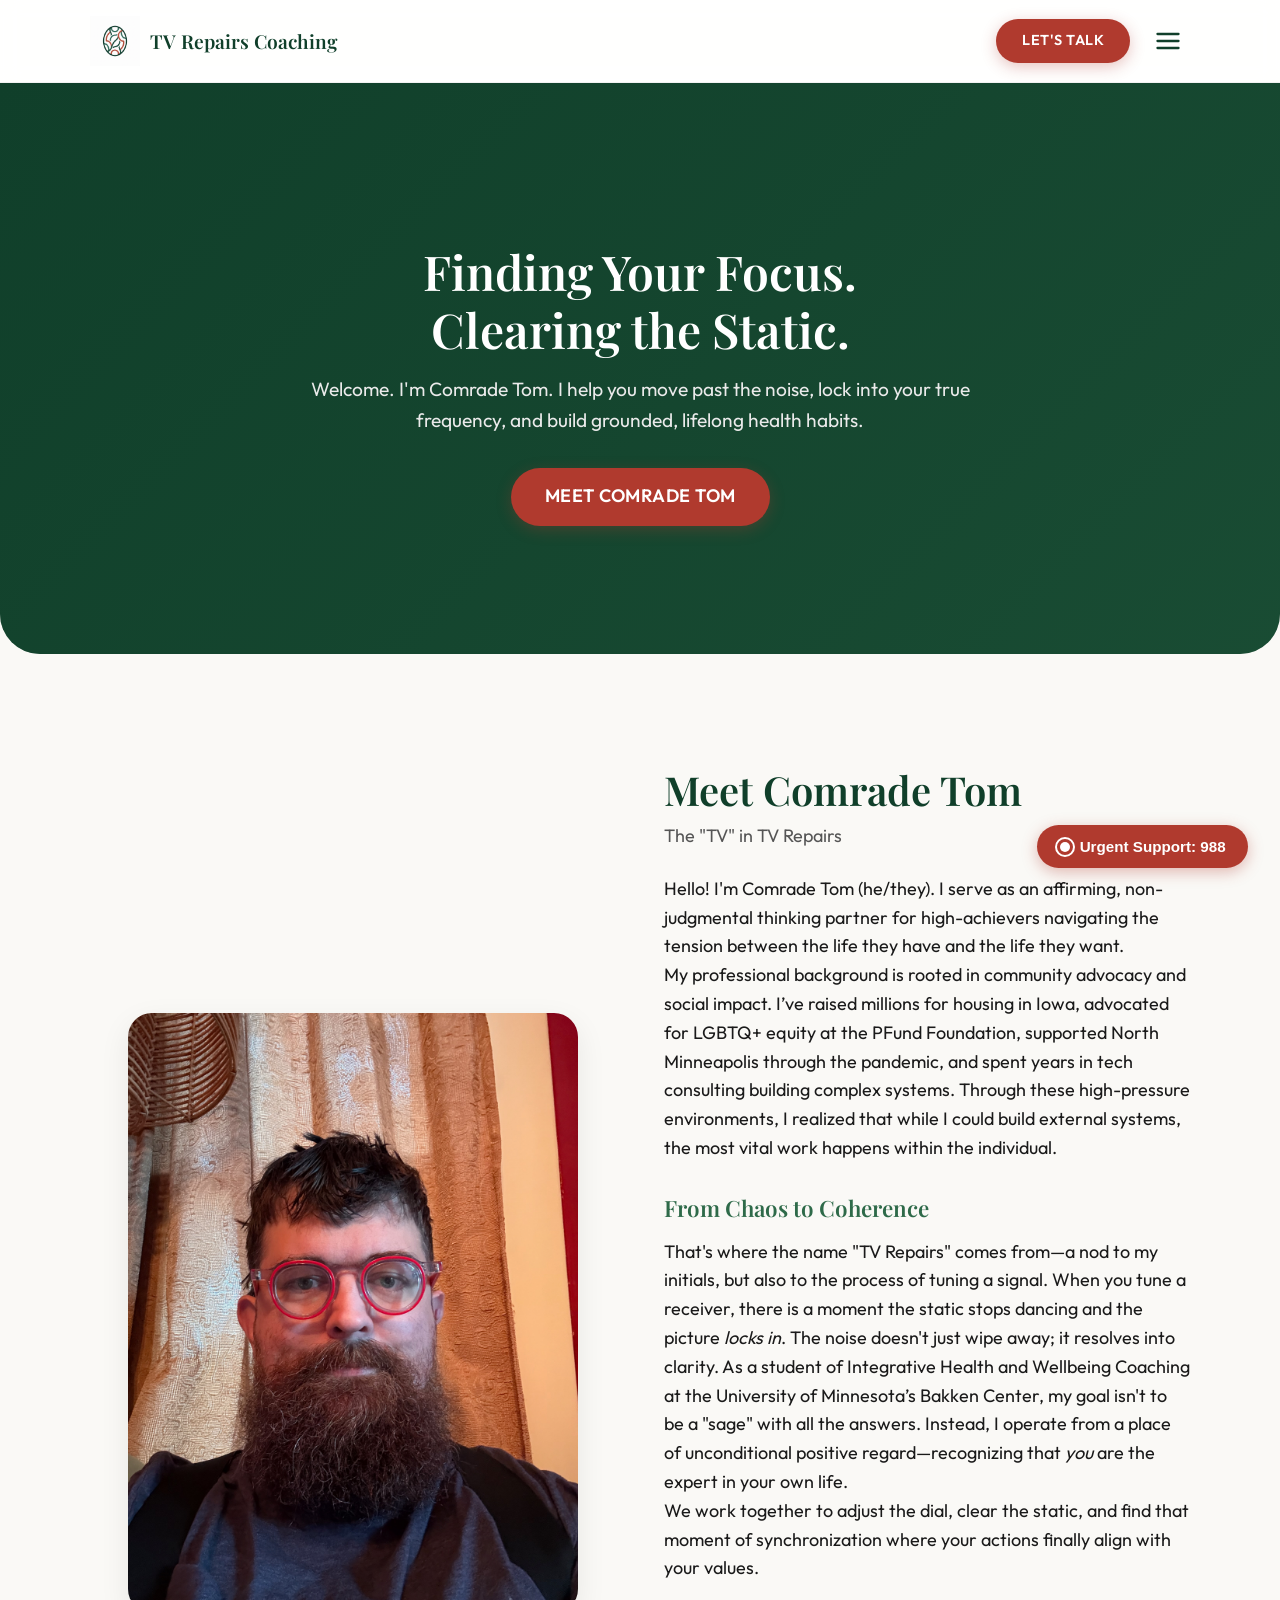
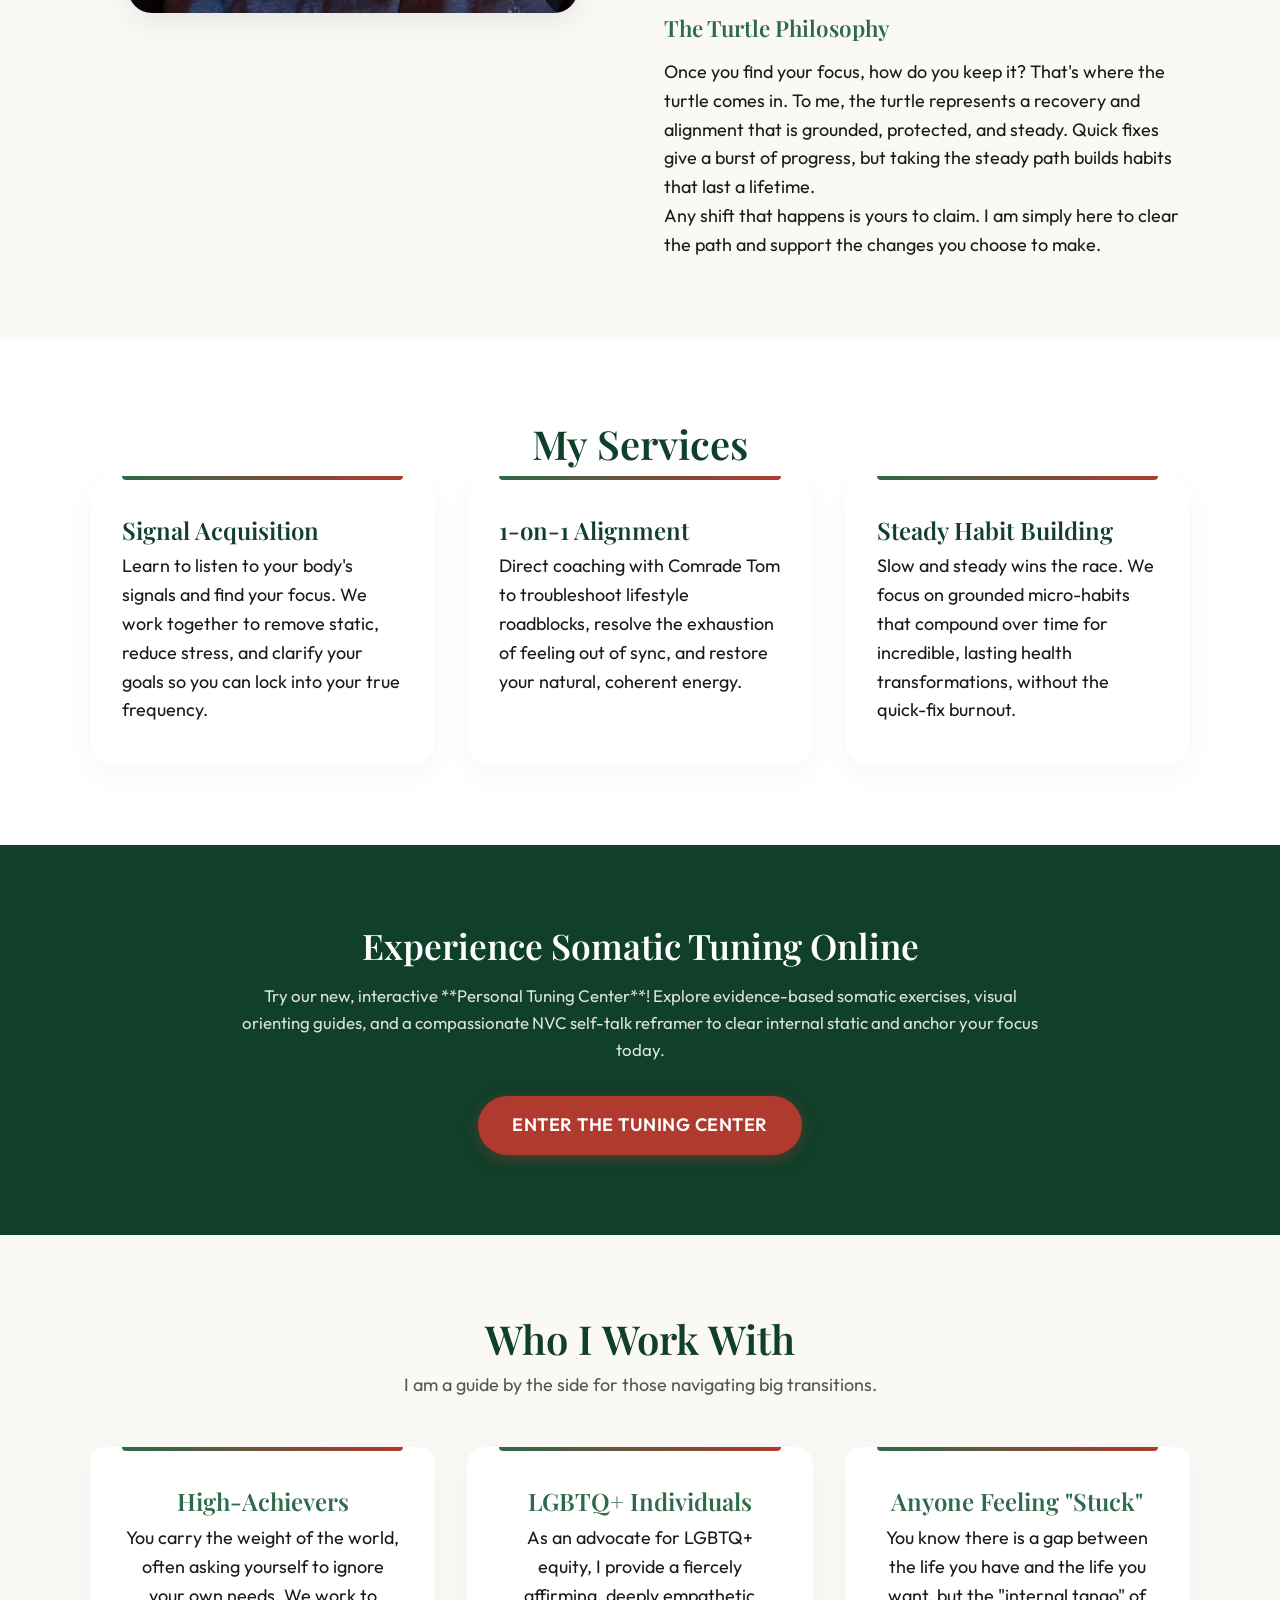
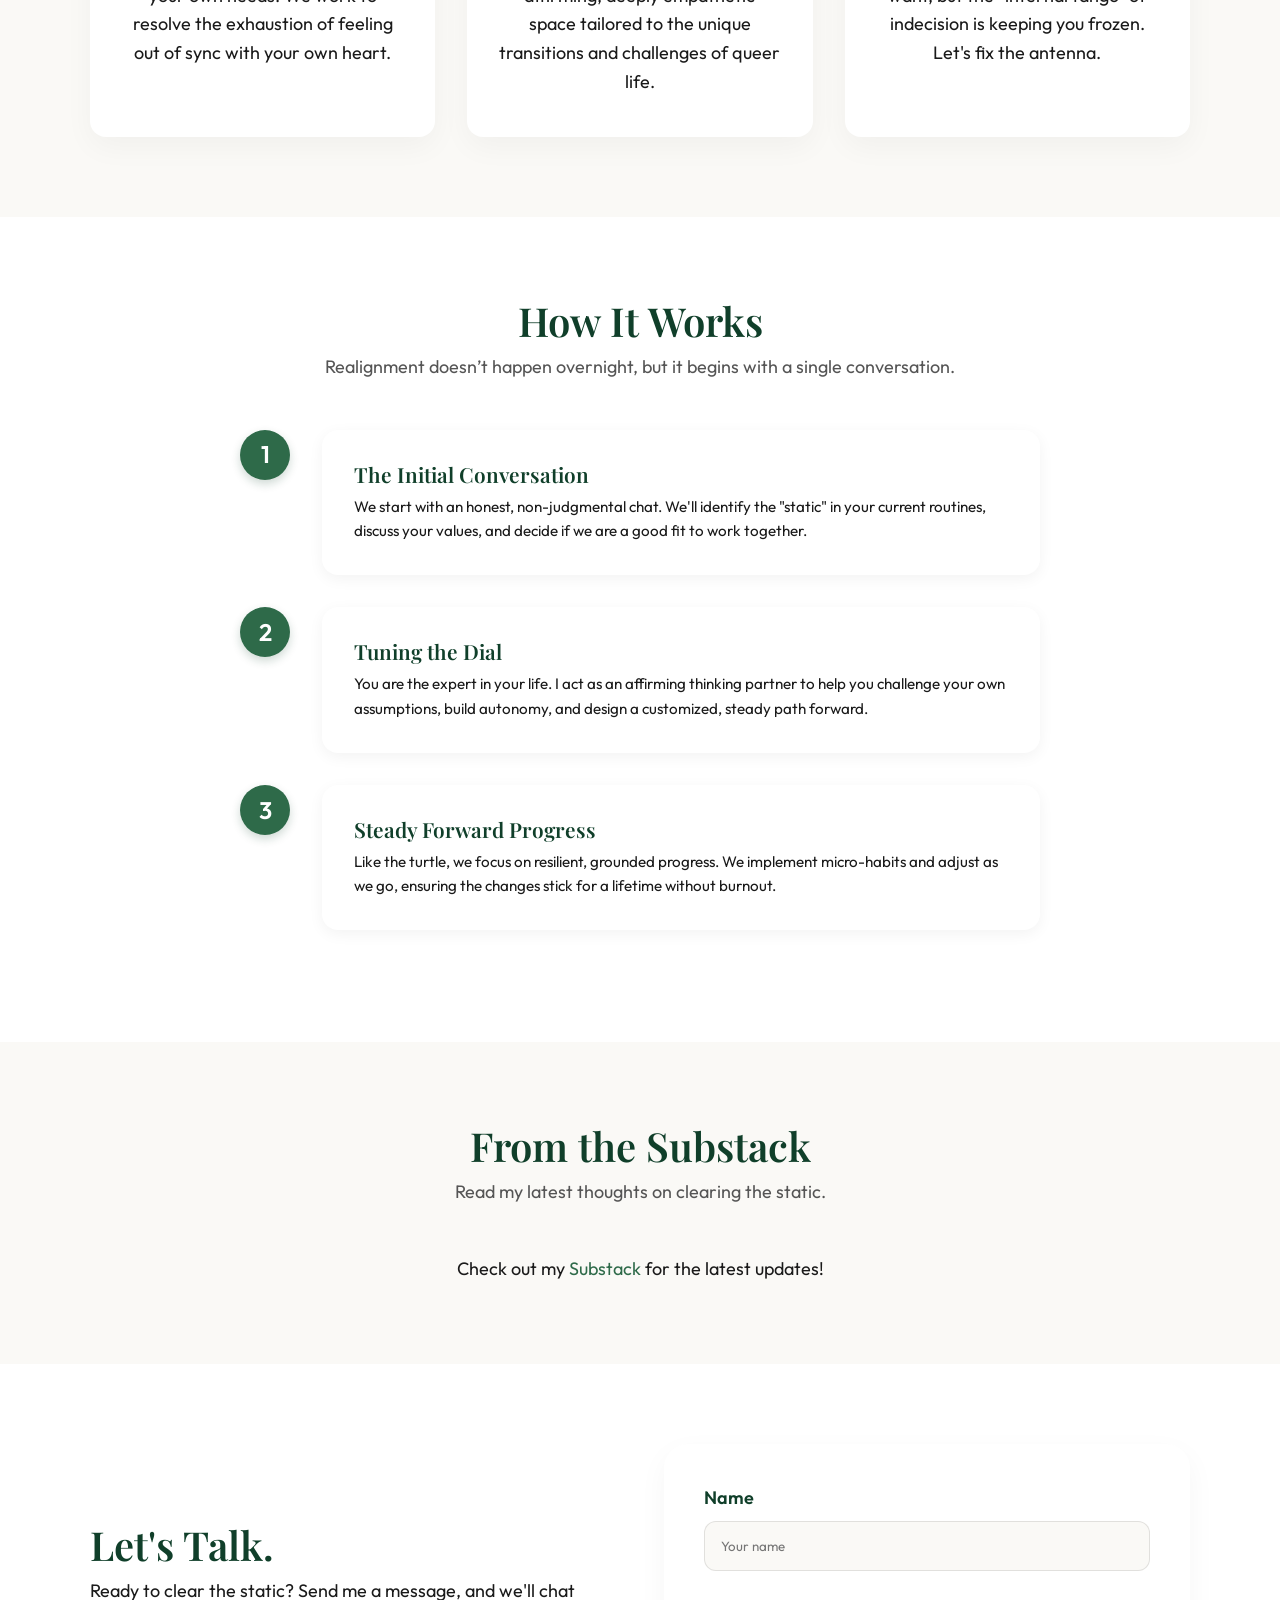
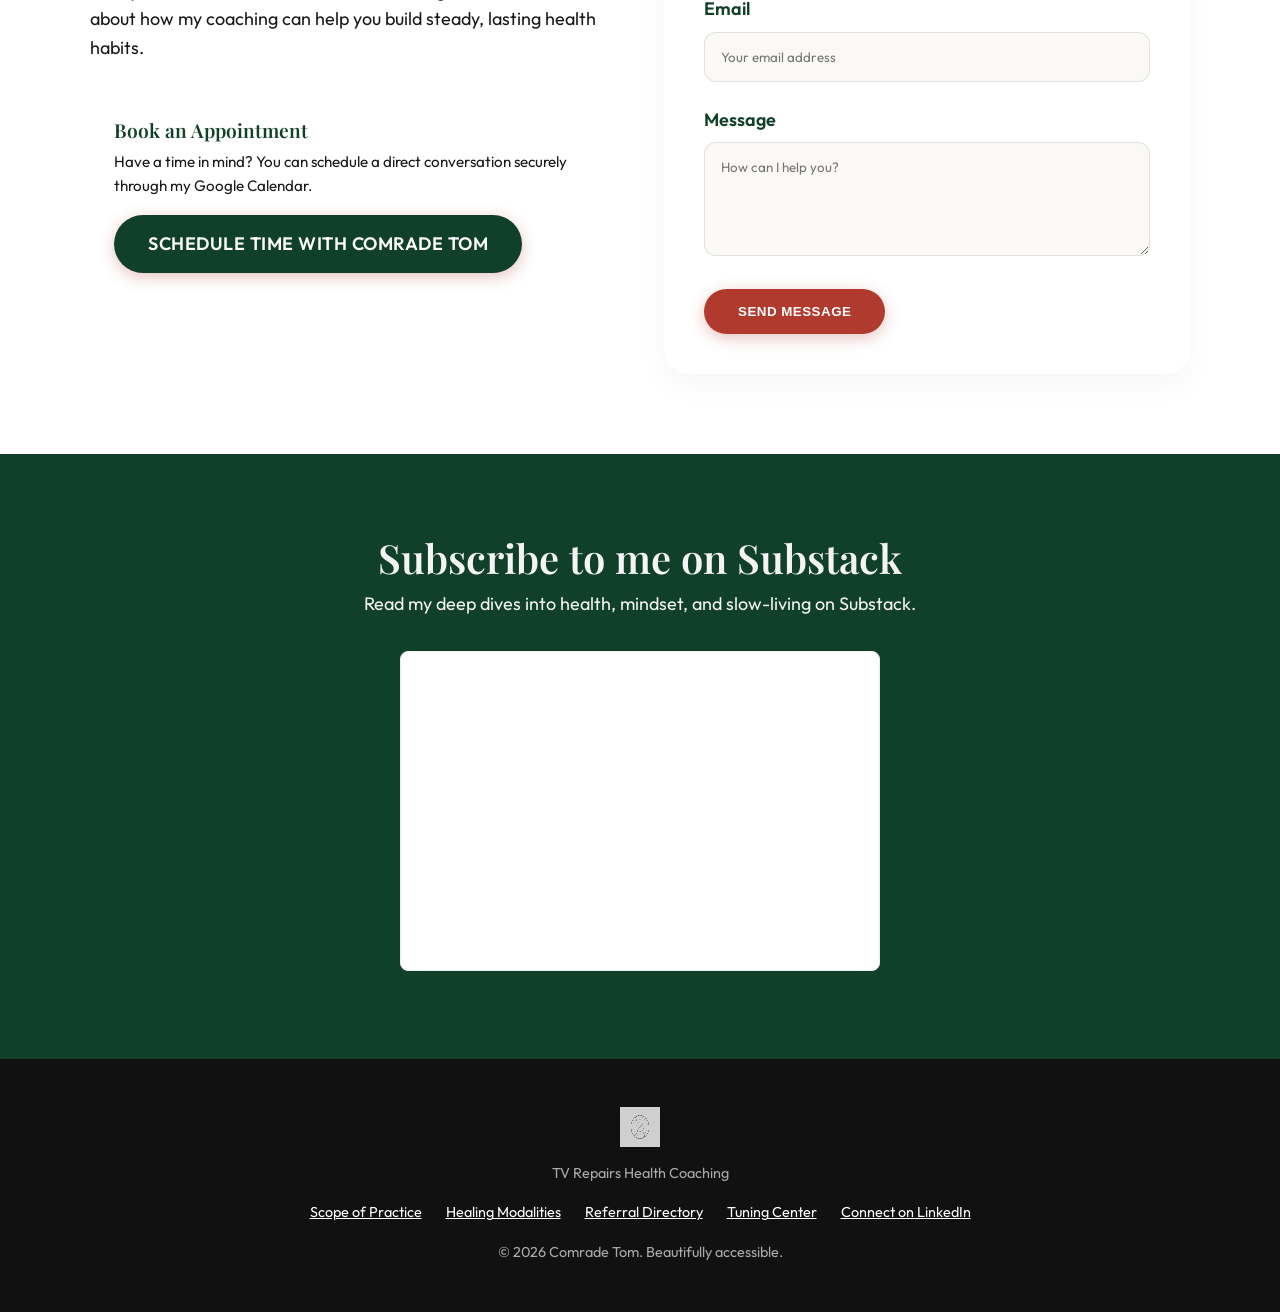
==== commit 64c58464: "Feature: Implement TV Repairs Personal Tuning Center (tuning.html) with interactive sensory, gaze, a" ====
--- a/index.html
+++ b/index.html
@@ -5,7 +5,67 @@
     <meta name="viewport" content="width=device-width, initial-scale=1.0">
     <title>Steady Progress | Health Coaching</title>
     <meta name="description" content="Health coaching services prioritizing steady progress and longevity.">
-    <link rel="stylesheet" href="style.css">
+    
+    <!-- Canonical Link -->
+    <link rel="canonical" href="https://tv-repairs.com/">
+
+    <!-- Open Graph / Facebook -->
+    <meta property="og:type" content="website">
+    <meta property="og:url" content="https://tv-repairs.com/">
+    <meta property="og:title" content="Steady Progress | TV Repairs Health Coaching">
+    <meta property="og:description" content="Somatic & Mind-Body Health Coaching by Tom Vance in Minnesota. Troubleshooting lifestyle roadblocks, habit coaching, and integrative wellness.">
+    <meta property="og:image" content="https://tv-repairs.com/assets/TomHeadshot.jpeg">
+
+    <!-- Twitter -->
+    <meta property="twitter:card" content="summary_large_image">
+    <meta property="twitter:url" content="https://tv-repairs.com/">
+    <meta property="twitter:title" content="Steady Progress | TV Repairs Health Coaching">
+    <meta property="twitter:description" content="Somatic & Mind-Body Health Coaching by Tom Vance in Minnesota. Troubleshooting lifestyle roadblocks, habit coaching, and integrative wellness.">
+    <meta property="twitter:image" content="https://tv-repairs.com/assets/TomHeadshot.jpeg">
+
+    <!-- JSON-LD Structured Data (Invisible Schema Markup for Rich Search Results) -->
+    <script type="application/ld+json">
+    {
+      "@context": "https://schema.org",
+      "@graph": [
+        {
+          "@type": "ProfessionalService",
+          "@id": "https://tv-repairs.com/#business",
+          "name": "TV Repairs Health Coaching",
+          "url": "https://tv-repairs.com/",
+          "logo": "https://tv-repairs.com/assets/soft_turtle_logo.png",
+          "image": "https://tv-repairs.com/assets/TomHeadshot.jpeg",
+          "description": "Somatic & Mind-Body Health Coaching by Tom Vance in Minnesota. Focused on lifestyle habit troubleshooting, mind-body coordination, and integrative wellness.",
+          "address": {
+            "@type": "PostalAddress",
+            "addressLocality": "Minneapolis",
+            "addressRegion": "MN",
+            "addressCountry": "US"
+          },
+          "areaServed": {
+            "@type": "State",
+            "name": "Minnesota"
+          },
+          "priceRange": "$$"
+        },
+        {
+          "@type": "Person",
+          "@id": "https://tv-repairs.com/#practitioner",
+          "name": "Tom Vance",
+          "jobTitle": "Integrative Health and Wellbeing Coach",
+          "description": "Somatic and Mind-Body Coach helping clients clear lifestyle roadblocks and restore coherent energy.",
+          "affiliation": {
+            "@type": "EducationalOrganization",
+            "name": "Earl E. Bakken Center for Spirituality & Healing, University of Minnesota"
+          },
+          "worksFor": {
+            "@id": "https://tv-repairs.com/#business"
+          }
+        }
+      ]
+    }
+    </script>
+    <link rel="stylesheet" href="style.css?v=1.2">
     
     <!-- Favicon -->
     <link rel="icon" type="image/png" href="assets/soft_turtle_logo.png">
@@ -53,6 +113,7 @@
                         <li style="border-top: 1px solid rgba(16, 63, 42, 0.1); margin-top: 0.5rem; padding-top: 0.5rem;"><a href="resources.html#scope-of-practice">Scope of Practice</a></li>
                         <li><a href="resources.html#healing-modalities">Healing Modalities</a></li>
                         <li><a href="resources.html#referral-directory">Referral Directory</a></li>
+                        <li><a href="tuning.html" style="font-weight: 600; color: var(--color-red-accent);">Personal Tuning Center</a></li>
                     </ul>
                 </div>
             </nav>
@@ -114,6 +175,17 @@
                         <p>Slow and steady wins the race. We focus on grounded micro-habits that compound over time for incredible, lasting health transformations, without the quick-fix burnout.</p>
                     </article>
                 </div>
+            </div>
+        </section>
+
+        <!-- Personal Tuning Center Call to Action -->
+        <section class="section" style="background-color: var(--color-green-dark); color: var(--color-text-light); text-align: center; padding: 5rem 0; position: relative; overflow: hidden;">
+            <div class="container" style="max-width: 800px; position: relative; z-index: 2;">
+                <h2 style="font-family: var(--font-serif); font-size: 2.2rem; color: white; margin-bottom: 1rem;">Experience Somatic Tuning Online</h2>
+                <p style="font-size: 1.05rem; opacity: 0.9; line-height: 1.6; margin-bottom: 2rem;">
+                    Try our new, interactive **Personal Tuning Center**! Explore evidence-based somatic exercises, visual orienting guides, and a compassionate NVC self-talk reframer to clear internal static and anchor your focus today.
+                </p>
+                <a href="tuning.html" class="btn btn-primary" style="background-color: var(--color-red-accent); color: white; box-shadow: 0 4px 15px rgba(176, 58, 46, 0.4);">Enter the Tuning Center</a>
             </div>
         </section>
 
@@ -240,6 +312,7 @@
                 <a href="resources.html#scope-of-practice" style="color: white; text-decoration: underline; font-size: 0.9rem;">Scope of Practice</a>
                 <a href="resources.html#healing-modalities" style="color: white; text-decoration: underline; font-size: 0.9rem;">Healing Modalities</a>
                 <a href="resources.html#referral-directory" style="color: white; text-decoration: underline; font-size: 0.9rem;">Referral Directory</a>
+                <a href="tuning.html" style="color: white; text-decoration: underline; font-size: 0.9rem;">Tuning Center</a>
                 <a href="https://www.linkedin.com/in/tom-vance-06584116/?lipi=urn%3Ali%3Apage%3Ad_flagship3_profile_view_base_contact_details%3BsKXPUxMFS1q%2FR0RGr6CwKg%3D%3D" target="_blank" style="color: white; text-decoration: underline; font-size: 0.9rem;">Connect on LinkedIn</a>
             </div>
             <p>&copy; <span id="year">2026</span> Comrade Tom. Beautifully accessible.</p>
@@ -352,7 +425,7 @@
         </button>
         <div class="crisis-widget-card" id="crisis-widget-card" role="region" aria-label="Suicide & Crisis Lifeline information">
             <button class="crisis-widget-close" aria-label="Close crisis information">&times;</button>
-            <h4 class="crisis-title">Suicide & Crisis Lifeline</h4>
+            <h3 class="crisis-title">Suicide & Crisis Lifeline</h3>
             <p class="crisis-desc">Free, confidential, 24/7 clinical mental health support. Available via call or text.</p>
             <div class="crisis-actions">
                 <a href="tel:988" class="crisis-action-btn btn-call">Call 988</a>
@@ -424,14 +497,112 @@
                 }
             });
 
+            // Touch support for dragging on mobile/tablets
+            widgetTrigger.addEventListener('touchstart', function(e) {
+                if (e.touches.length === 1) {
+                    dragStarted = true;
+                    isDragging = false;
+                    startX = e.touches[0].clientX;
+                    startY = e.touches[0].clientY;
+                    
+                    const rect = widgetContainer.getBoundingClientRect();
+                    initialLeft = rect.left;
+                    initialTop = rect.top;
+                }
+            }, { passive: true });
+
+            document.addEventListener('touchmove', function(e) {
+                if (!dragStarted) return;
+                
+                const dx = e.touches[0].clientX - startX;
+                const dy = e.touches[0].clientY - startY;
+                
+                if (Math.abs(dx) > 5 || Math.abs(dy) > 5) {
+                    isDragging = true;
+                    widgetContainer.classList.add('dragging');
+                    
+                    widgetContainer.style.bottom = 'auto';
+                    widgetContainer.style.right = 'auto';
+                    
+                    let newLeft = initialLeft + dx;
+                    let newTop = initialTop + dy;
+                    
+                    const pad = 10;
+                    const widgetWidth = widgetContainer.offsetWidth;
+                    const widgetHeight = widgetContainer.offsetHeight;
+                    
+                    newLeft = Math.max(pad, Math.min(newLeft, window.innerWidth - widgetWidth - pad));
+                    newTop = Math.max(pad, Math.min(newTop, window.innerHeight - widgetHeight - pad));
+                    
+                    widgetContainer.style.left = newLeft + 'px';
+                    widgetContainer.style.top = newTop + 'px';
+                    
+                    if (e.cancelable) e.preventDefault();
+                }
+            }, { passive: false });
+
+            document.addEventListener('touchend', function() {
+                if (dragStarted) {
+                    dragStarted = false;
+                    setTimeout(() => {
+                        widgetContainer.classList.remove('dragging');
+                        adjustCardPosition();
+                    }, 50);
+                }
+            });
+
+            // Dynamically adjust crisis card positioning so it never overflows the viewport
+            function adjustCardPosition() {
+                const card = document.getElementById('crisis-widget-card');
+                if (!card) return;
+
+                if (window.innerWidth <= 480) {
+                    // Reset positioning classes on mobile viewports to let CSS media queries take full control
+                    card.classList.remove('pos-below', 'pos-left');
+                    return;
+                }
+
+                const triggerRect = widgetTrigger.getBoundingClientRect();
+                const cardWidth = 320;
+                const cardEstimatedHeight = 250;
+
+                // Vertical adjustment
+                const spaceAbove = triggerRect.top;
+                const spaceBelow = window.innerHeight - triggerRect.bottom;
+
+                if (spaceAbove < cardEstimatedHeight && spaceBelow > spaceAbove) {
+                    card.classList.add('pos-below');
+                } else {
+                    card.classList.remove('pos-below');
+                }
+
+                // Horizontal adjustment
+                const spaceLeft = triggerRect.right;
+                const spaceRight = window.innerWidth - triggerRect.left;
+
+                if (spaceRight < cardWidth && spaceLeft > spaceRight) {
+                    card.classList.remove('pos-left'); // Align right (default)
+                } else if (spaceLeft < cardWidth && spaceRight > spaceLeft) {
+                    card.classList.add('pos-left'); // Align left
+                } else {
+                    card.classList.remove('pos-left');
+                }
+            }
+
             document.addEventListener('mouseup', function() {
                 if (dragStarted) {
                     dragStarted = false;
                     setTimeout(() => {
                         widgetContainer.classList.remove('dragging');
+                        // Always recalculate card position after dragging ends because hover may immediately display it
+                        adjustCardPosition();
                     }, 50);
                 }
             });
+
+            // Recalculate on hover and focus so that the CSS-based hover is perfectly positioned immediately
+            widgetContainer.addEventListener('mouseenter', adjustCardPosition);
+            widgetContainer.addEventListener('focusin', adjustCardPosition);
 
             // Toggle Card Visibility (Avoid trigger on drag release)
             widgetTrigger.addEventListener('click', function(e) {
@@ -445,10 +616,14 @@
                     widgetContainer.classList.remove('active');
                     widgetTrigger.setAttribute('aria-expanded', 'false');
                 } else {
+                    adjustCardPosition(); // Adjust position before opening card!
                     widgetContainer.classList.add('active');
                     widgetTrigger.setAttribute('aria-expanded', 'true');
                 }
             });
+
+            // Recalculate on window resize
+            window.addEventListener('resize', adjustCardPosition);
 
             // Close actions
             widgetClose.addEventListener('click', function(e) {
--- a/style.css
+++ b/style.css
@@ -474,6 +474,17 @@
     transition: transform 0.3s cubic-bezier(0.25, 0.8, 0.25, 1), opacity 0.3s ease;
 }
 
+/* Responsive modifiers to prevent viewport overflow when dragged */
+.crisis-widget-card.pos-below {
+    bottom: auto;
+    top: calc(100% + 15px);
+    transform: translateY(-15px);
+}
+.crisis-widget-card.pos-left {
+    right: auto;
+    left: 0;
+}
+
 /* Hover-to-reveal on desktop */
 .crisis-widget-container:hover .crisis-widget-card,
 .crisis-widget-container:focus-within .crisis-widget-card,
